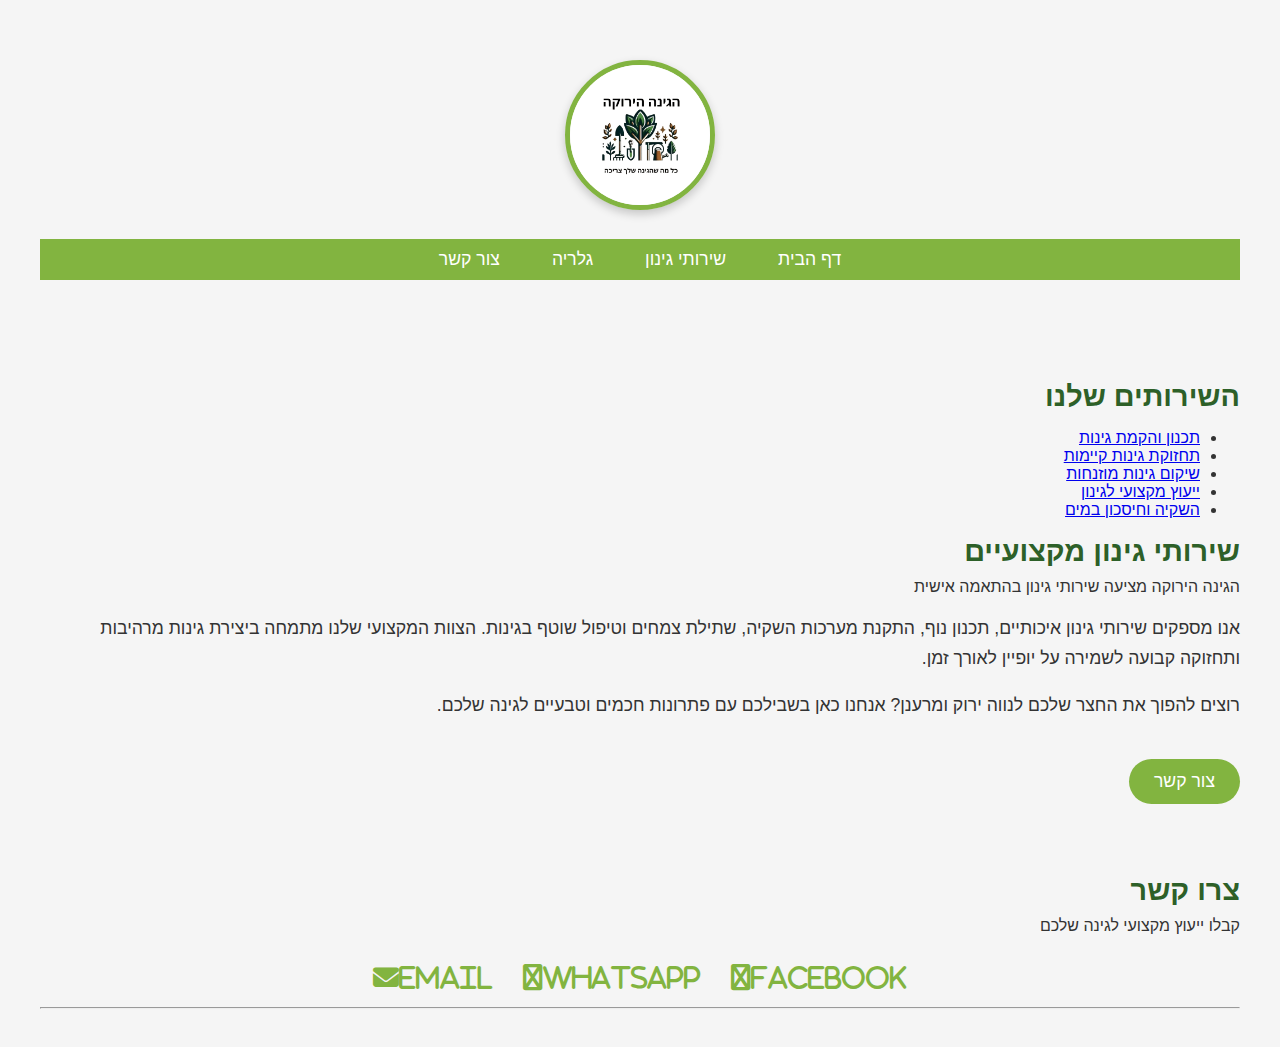
==== left-sidebar.html @ fa4cffbd "Update left-sidebar.html" ====
<!DOCTYPE HTML>
<html lang="he" dir="rtl">
<head>
    <!-- FontAwesome Icons CDN -->
<link rel="stylesheet" href="https://cdnjs.cloudflare.com/ajax/libs/font-awesome/6.5.0/css/all.min.css">
    <meta charset="utf-8">
    <meta name="viewport" content="width=device-width, initial-scale=1">
    <title>שירותי גינון - הגינה הירוקה</title>
    <meta name="description" content="שירותי גינון מקצועיים ושיקום גינות">
    <meta name="keywords" content="גינון, צמחים, עיצוב גינות, שירותי גינון">
    
    <!-- קבצי CSS -->
    <link rel="stylesheet" href="style.css">
    <link rel="stylesheet" href="skel.css">
    
    <!-- קבצי JavaScript -->
    <script src="jquery.min.js"></script>
    <script src="jquery.dropotron.min.js"></script>
    <script src="skel.min.js"></script>
    <script src="skel-layers.min.js"></script>
    <script src="init.js"></script>
    
    <style>
        body {
            direction: rtl;
            text-align: right;
            font-family: Arial, sans-serif;
        }
    </style>
</head>
<body>
    <div class="wrapper style1">
        <div id="header">
            <div class="container">
                <!-- לוגו -->
                <h1 id="logo">
                    <a href="index.html">
                        <img src="logo.jpg" alt="הגינה הירוקה">
                    </a>
                </h1>
                <!-- ניווט -->
                <nav id="nav">
                    <ul>
                        <li><a href="index.html">דף הבית</a></li>
                        <li class="active"><a href="left-sidebar.html">שירותי גינון</a></li>
                        <li><a href="right-sidebar.html">גלריה</a></li>
                        <li><a href="no-sidebar.html">צור קשר</a></li>
                    </ul>
                </nav>
            </div>
        </div>
    </div>

    <div id="main" class="wrapper style4">
        <div class="container">
            <div class="row">
                <!-- סרגל צד -->
                <div id="sidebar" class="4u">
                    <section>
                        <header class="major">
                            <h2>השירותים שלנו</h2>
                        </header>
                        <ul class="default">
                            <li><a href="#">תכנון והקמת גינות</a></li>
                            <li><a href="#">תחזוקת גינות קיימות</a></li>
                            <li><a href="#">שיקום גינות מוזנחות</a></li>
                            <li><a href="#">ייעוץ מקצועי לגינון</a></li>
                            <li><a href="#">השקיה וחיסכון במים</a></li>
                        </ul>
                    </section>
                </div>

                <!-- תוכן -->
                <div id="content" class="8u skel-cell-important">
                    <section>
                        <header class="major">
                            <h2>שירותי גינון מקצועיים</h2>
                            <span class="byline">הגינה הירוקה מציעה שירותי גינון בהתאמה אישית</span>
                        </header>
                        <p>
                            אנו מספקים שירותי גינון איכותיים, תכנון נוף, התקנת מערכות השקיה, שתילת צמחים וטיפול שוטף בגינות.
                            הצוות המקצועי שלנו מתמחה ביצירת גינות מרהיבות ותחזוקה קבועה לשמירה על יופיין לאורך זמן.
                        </p>
                        <p>
                            רוצים להפוך את החצר שלכם לנווה ירוק ומרענן? אנחנו כאן בשבילכם עם פתרונות חכמים וטבעיים לגינה שלכם.
                        </p>
                        <a href="no-sidebar.html" class="button">צור קשר</a>
                    </section>
                </div>
            </div>
        </div>
    </div>

    <!-- תחתית -->
    <div id="footer">
        <section class="container">
            <header class="major">
                <h2>צרו קשר</h2>
                <span class="byline">קבלו ייעוץ מקצועי לגינה שלכם</span>
            </header>
            <ul class="icons">
                <li><a href="#" class="fa fa-facebook"><span>Facebook</span></a></li>
                <li><a href="#" class="fa fa-whatsapp"><span>WhatsApp</span></a></li>
                <li><a href="#" class="fa fa-envelope"><span>Email</span></a></li>
            </ul>
            <hr>
        </section>
    </div>
</body>
</html>
---- style.css ----
/* =====================================
   הגינה הירוקה - עיצוב מודרני ומרשים
   ===================================== */

@import url("https://fonts.googleapis.com/css2?family=Varela+Round&display=swap");

/* בסיס כללי */
body {
  direction: rtl;
  text-align: center;
  font-family: 'Varela Round', sans-serif;
  background-color: #f5f5f5;
  color: #333;
  margin: 0;
  padding: 0;
}

.container {
  max-width: 1200px;
  margin: 0 auto;
  padding: 30px 20px;
}

/* לוגו עגול */
#logo {
  display: flex;
  justify-content: center;
  align-items: center;
  margin-top: 30px;
  margin-bottom: 20px;
}

#logo img {
  width: 140px;
  height: 140px;
  border-radius: 50%;
  border: 5px solid #82b440;
  object-fit: cover;
  box-shadow: 0 4px 10px rgba(0,0,0,0.2);
}

/* כותרת עליונה */
h1, h2, h3 {
  margin: 10px 0;
  color: #2d6028;
}

h1 {
  font-size: 2.4em;
}

h2 {
  font-size: 1.8em;
}

p {
  font-size: 1.1em;
  line-height: 1.7em;
}

/* תפריט ניווט */
nav {
  background-color: #82b440;
  padding: 10px 0;
  margin-bottom: 30px;
}

nav ul {
  list-style: none;
  display: flex;
  justify-content: center;
  padding: 0;
  margin: 0;
  flex-wrap: wrap;
  gap: 20px;
}

nav li a {
  text-decoration: none;
  color: white;
  font-size: 1.1em;
  padding: 8px 16px;
  border-radius: 20px;
  transition: background-color 0.3s ease;
}

nav li a:hover {
  background-color: #6a9a2f;
}

/* אייקונים */
ul.icons {
  list-style: none;
  display: flex;
  justify-content: center;
  padding: 0;
  margin-top: 30px;
  gap: 30px;
}

ul.icons li a {
  font-size: 26px;
  color: #82b440;
  transition: color 0.3s ease;
  text-decoration: none;
}

ul.icons li a:hover {
  color: #2d6028;
}

/* כפתור ראשי */
.button {
  display: inline-block;
  background-color: #82b440;
  color: white;
  padding: 12px 25px;
  border-radius: 30px;
  font-size: 1.1em;
  text-decoration: none;
  margin-top: 20px;
  transition: background-color 0.3s ease;
}

.button:hover {
  background-color: #6a9a2f;
}

/* פוטר */
footer {
  background-color: #2d6028;
  color: white;
  padding: 30px 20px;
  margin-top: 50px;
  text-align: center;
}

footer p {
  margin: 0;
  font-size: 0.9em;
  opacity: 0.7;
}

/* תמונות כלליות */
img {
  max-width: 100%;
  height: auto;
  border-radius: 10px;
  box-shadow: 0 2px 6px rgba(0,0,0,0.1);
}

/* התאמה לנייד */
@media (max-width: 768px) {
  nav ul {
    flex-direction: column;
    gap: 10px;
  }

  #logo img {
    width: 100px;
    height: 100px;
  }

  h1 {
    font-size: 2em;
  }

  h2 {
    font-size: 1.5em;
  }

  .button {
    font-size: 1em;
    padding: 10px 20px;
  }
}
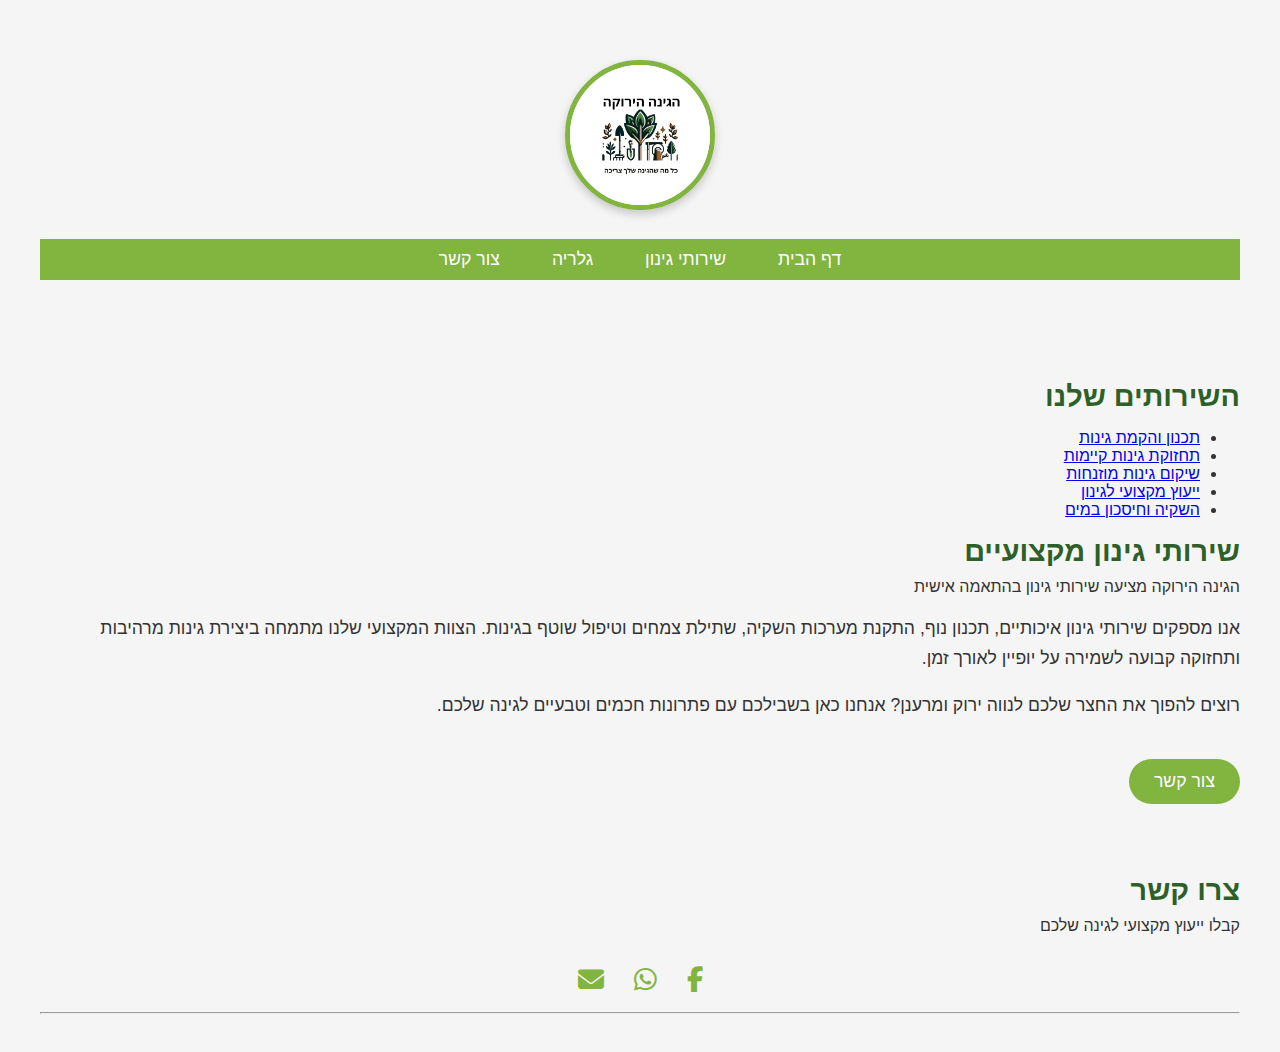
==== commit 8bd2c77a: "Update left-sidebar.html" ====
--- a/left-sidebar.html
+++ b/left-sidebar.html
@@ -98,11 +98,24 @@
                 <h2>צרו קשר</h2>
                 <span class="byline">קבלו ייעוץ מקצועי לגינה שלכם</span>
             </header>
-            <ul class="icons">
-                <li><a href="#" class="fa fa-facebook"><span>Facebook</span></a></li>
-                <li><a href="#" class="fa fa-whatsapp"><span>WhatsApp</span></a></li>
-                <li><a href="#" class="fa fa-envelope"><span>Email</span></a></li>
-            </ul>
+             <ul class="icons">
+  <li>
+    <a href="https://www.facebook.com/profile.php?id=61561220525391" target="_blank">
+      <i class="fab fa-facebook-f"></i>
+    </a>
+  </li>
+  <li>
+    <a href="https://wa.me/972546698931" target="_blank">
+      <i class="fab fa-whatsapp"></i>
+    </a>
+  </li>
+  <li>
+    <a href="mailto:jonysolomon1986@gmail.com">
+      <i class="fas fa-envelope"></i>
+    </a>
+  </li>
+</ul>
+
             <hr>
         </section>
     </div>
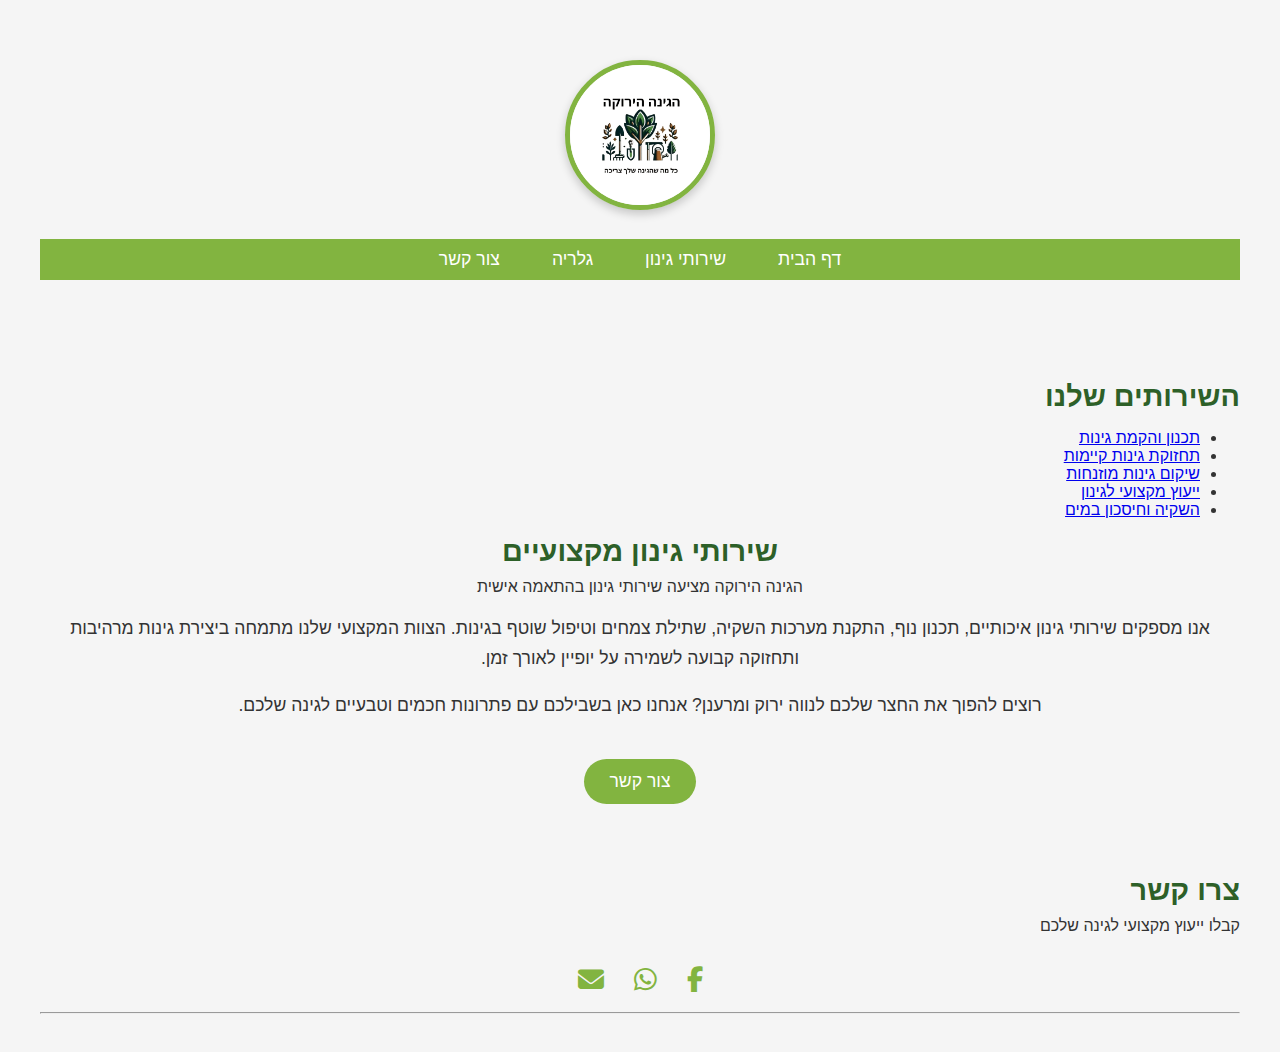
==== commit 409de8e7: "Update left-sidebar.html" ====
--- a/left-sidebar.html
+++ b/left-sidebar.html
@@ -31,7 +31,7 @@
 <body>
     <div class="wrapper style1">
         <div id="header">
-            <div class="container">
+            <section class="container centered">
                 <!-- לוגו -->
                 <h1 id="logo">
                     <a href="index.html">
@@ -52,7 +52,7 @@
     </div>
 
     <div id="main" class="wrapper style4">
-        <div class="container">
+        <section class="container centered">
             <div class="row">
                 <!-- סרגל צד -->
                 <div id="sidebar" class="4u">
@@ -93,7 +93,7 @@
 
     <!-- תחתית -->
     <div id="footer">
-        <section class="container">
+        <section class="container centered">
             <header class="major">
                 <h2>צרו קשר</h2>
                 <span class="byline">קבלו ייעוץ מקצועי לגינה שלכם</span>
--- a/style.css
+++ b/style.css
@@ -19,6 +19,19 @@
   max-width: 1200px;
   margin: 0 auto;
   padding: 30px 20px;
+}
+
+/* מרכז את התוכן בדפים */
+#content {
+  text-align: center;
+}
+
+#content h2,
+#content p,
+#content ul,
+#content .button {
+  margin-left: auto;
+  margin-right: auto;
 }
 
 /* לוגו עגול */
@@ -149,6 +162,30 @@
   box-shadow: 0 2px 6px rgba(0,0,0,0.1);
 }
 
+/* גלריה מודרנית ומעודכנת */
+.gallery-carousel {
+  display: grid;
+  grid-template-columns: repeat(auto-fit, minmax(280px, 1fr));
+  gap: 20px;
+  padding: 30px 0;
+  direction: rtl;
+}
+
+.gallery-carousel img {
+  width: 100%;
+  height: auto;
+  aspect-ratio: 4 / 3;
+  object-fit: cover;
+  border-radius: 12px;
+  box-shadow: 0 4px 10px rgba(0,0,0,0.15);
+  transition: transform 0.3s ease-in-out;
+}
+
+.gallery-carousel img:hover {
+  transform: scale(1.03);
+}
+
+
 /* התאמה לנייד */
 @media (max-width: 768px) {
   nav ul {
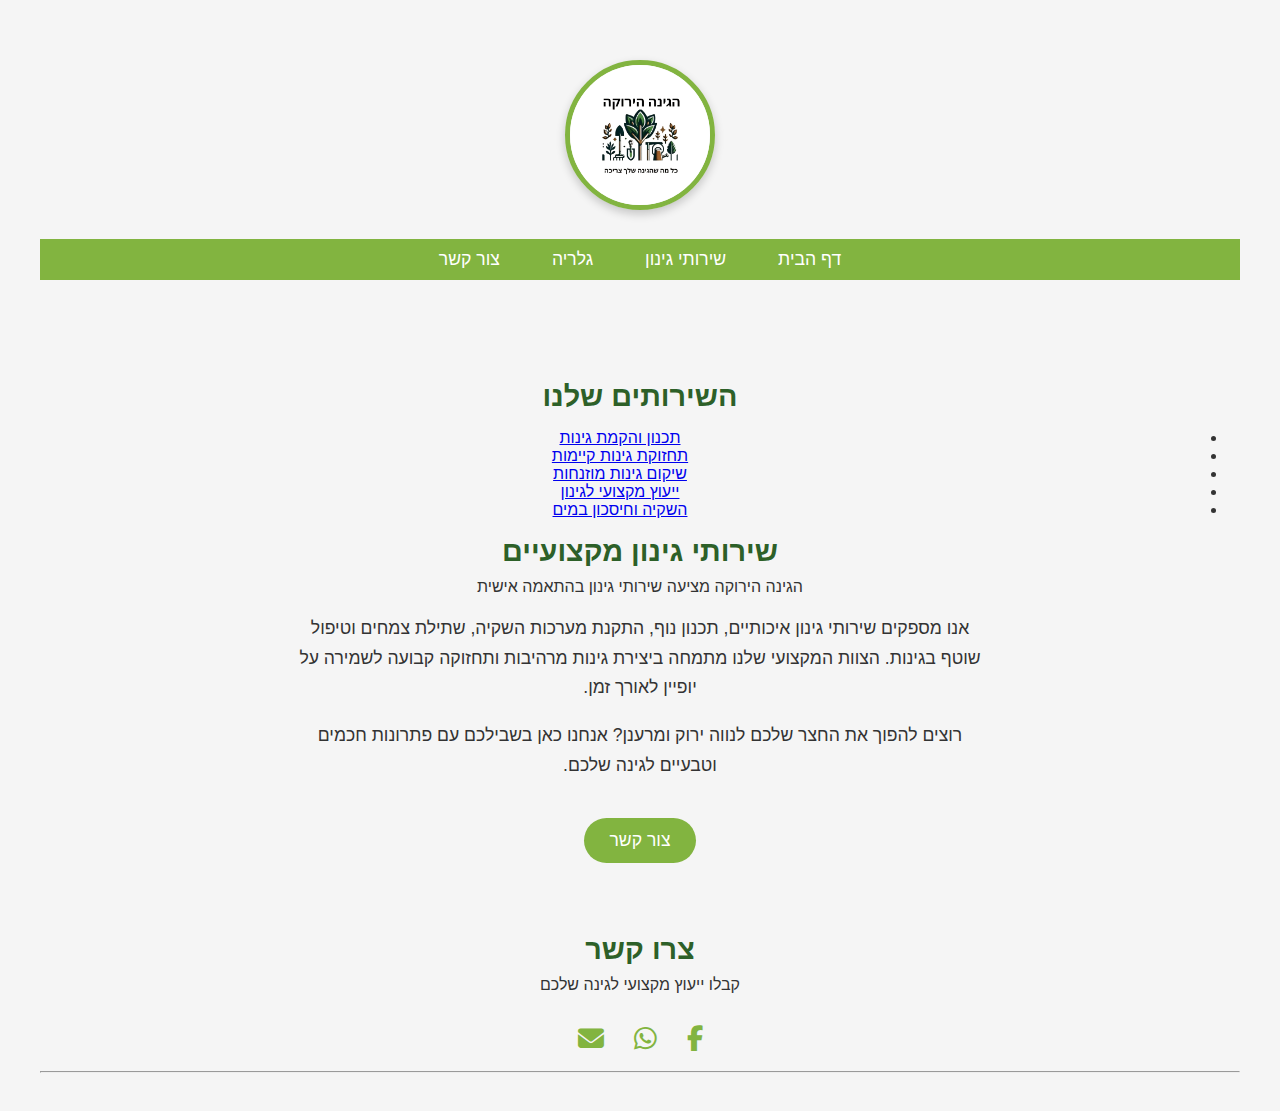
==== commit 2137c524: "Update left-sidebar.html" ====
--- a/left-sidebar.html
+++ b/left-sidebar.html
@@ -2,7 +2,7 @@
 <html lang="he" dir="rtl">
 <head>
     <!-- FontAwesome Icons CDN -->
-<link rel="stylesheet" href="https://cdnjs.cloudflare.com/ajax/libs/font-awesome/6.5.0/css/all.min.css">
+    <link rel="stylesheet" href="https://cdnjs.cloudflare.com/ajax/libs/font-awesome/6.5.0/css/all.min.css">
     <meta charset="utf-8">
     <meta name="viewport" content="width=device-width, initial-scale=1">
     <title>שירותי גינון - הגינה הירוקה</title>
@@ -19,12 +19,18 @@
     <script src="skel.min.js"></script>
     <script src="skel-layers.min.js"></script>
     <script src="init.js"></script>
-    
+
     <style>
         body {
             direction: rtl;
             text-align: right;
             font-family: Arial, sans-serif;
+        }
+
+        .center-box {
+            max-width: 700px;
+            margin: 0 auto;
+            text-align: center;
         }
     </style>
 </head>
@@ -47,7 +53,7 @@
                         <li><a href="no-sidebar.html">צור קשר</a></li>
                     </ul>
                 </nav>
-            </div>
+            </section>
         </div>
     </div>
 
@@ -72,7 +78,7 @@
 
                 <!-- תוכן -->
                 <div id="content" class="8u skel-cell-important">
-                    <section>
+                    <section class="center-box">
                         <header class="major">
                             <h2>שירותי גינון מקצועיים</h2>
                             <span class="byline">הגינה הירוקה מציעה שירותי גינון בהתאמה אישית</span>
@@ -88,7 +94,7 @@
                     </section>
                 </div>
             </div>
-        </div>
+        </section>
     </div>
 
     <!-- תחתית -->
@@ -98,27 +104,15 @@
                 <h2>צרו קשר</h2>
                 <span class="byline">קבלו ייעוץ מקצועי לגינה שלכם</span>
             </header>
-             <ul class="icons">
-  <li>
-    <a href="https://www.facebook.com/profile.php?id=61561220525391" target="_blank">
-      <i class="fab fa-facebook-f"></i>
-    </a>
-  </li>
-  <li>
-    <a href="https://wa.me/972546698931" target="_blank">
-      <i class="fab fa-whatsapp"></i>
-    </a>
-  </li>
-  <li>
-    <a href="mailto:jonysolomon1986@gmail.com">
-      <i class="fas fa-envelope"></i>
-    </a>
-  </li>
-</ul>
-
+            <ul class="icons">
+                <li><a href="https://www.facebook.com/profile.php?id=61561220525391" target="_blank"><i class="fab fa-facebook-f"></i></a></li>
+                <li><a href="https://wa.me/972546698931" target="_blank"><i class="fab fa-whatsapp"></i></a></li>
+                <li><a href="mailto:jonysolomon1986@gmail.com"><i class="fas fa-envelope"></i></a></li>
+            </ul>
             <hr>
         </section>
     </div>
 </body>
 </html>
 
+
--- a/style.css
+++ b/style.css
@@ -21,9 +21,21 @@
   padding: 30px 20px;
 }
 
+.center-box {
+  max-width: 700px;
+  margin: 0 auto;
+  text-align: center;
+}
+
 /* מרכז את התוכן בדפים */
-#content {
-  text-align: center;
+.container,
+.wrapper,
+section {
+  text-align: center;
+}
+
+p {
+  text-align: inherit;
 }
 
 #content h2,
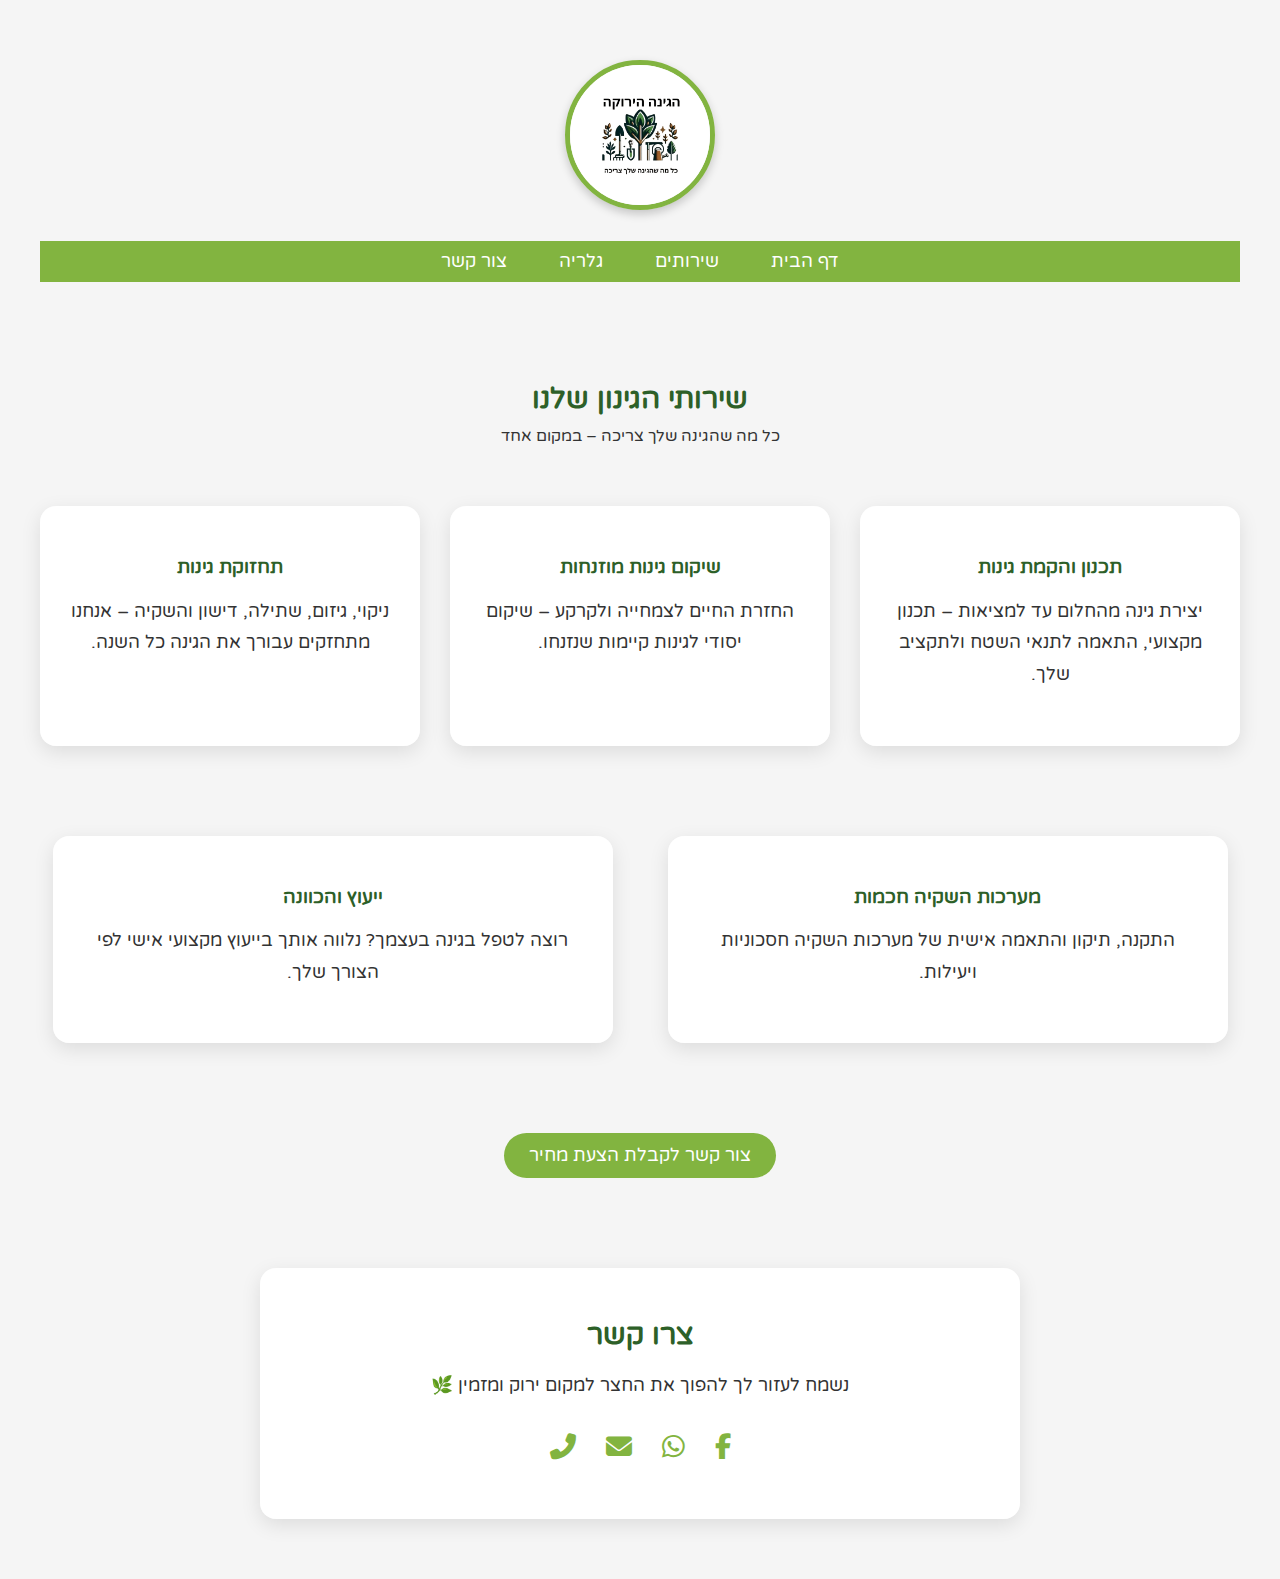
==== commit 649ade71: "Update left-sidebar.html" ====
--- a/left-sidebar.html
+++ b/left-sidebar.html
@@ -1,118 +1,97 @@
 <!DOCTYPE HTML>
 <html lang="he" dir="rtl">
 <head>
-    <!-- FontAwesome Icons CDN -->
+    <!-- אייקונים -->
     <link rel="stylesheet" href="https://cdnjs.cloudflare.com/ajax/libs/font-awesome/6.5.0/css/all.min.css">
     <meta charset="utf-8">
     <meta name="viewport" content="width=device-width, initial-scale=1">
     <title>שירותי גינון - הגינה הירוקה</title>
     <meta name="description" content="שירותי גינון מקצועיים ושיקום גינות">
     <meta name="keywords" content="גינון, צמחים, עיצוב גינות, שירותי גינון">
-    
-    <!-- קבצי CSS -->
+
+    <!-- CSS -->
     <link rel="stylesheet" href="style.css">
     <link rel="stylesheet" href="skel.css">
-    
-    <!-- קבצי JavaScript -->
-    <script src="jquery.min.js"></script>
-    <script src="jquery.dropotron.min.js"></script>
-    <script src="skel.min.js"></script>
-    <script src="skel-layers.min.js"></script>
-    <script src="init.js"></script>
 
-    <style>
-        body {
-            direction: rtl;
-            text-align: right;
-            font-family: Arial, sans-serif;
-        }
-
-        .center-box {
-            max-width: 700px;
-            margin: 0 auto;
-            text-align: center;
-        }
-    </style>
+    <!-- JS -->
+    <script src="https://code.jquery.com/jquery-3.6.0.min.js"></script> 
 </head>
 <body>
-    <div class="wrapper style1">
-        <div id="header">
-            <section class="container centered">
-                <!-- לוגו -->
-                <h1 id="logo">
-                    <a href="index.html">
-                        <img src="logo.jpg" alt="הגינה הירוקה">
-                    </a>
-                </h1>
-                <!-- ניווט -->
-                <nav id="nav">
-                    <ul>
-                        <li><a href="index.html">דף הבית</a></li>
-                        <li class="active"><a href="left-sidebar.html">שירותי גינון</a></li>
-                        <li><a href="right-sidebar.html">גלריה</a></li>
-                        <li><a href="no-sidebar.html">צור קשר</a></li>
-                    </ul>
-                </nav>
-            </section>
+
+<!-- כותרת וניווט -->
+<div class="wrapper style1">
+    <div id="header">
+        <div class="container">
+            <h1 id="logo">
+                <a href="index.html">
+                    <img src="https://the-green-garden.github.io/haginahayeruka/logo.jpg" alt="הגינה הירוקה">
+                </a>
+            </h1>
+            <nav id="nav">
+                <ul>
+                    <li><a href="index.html">דף הבית</a></li>
+                    <li class="active"><a href="left-sidebar.html">שירותים</a></li>
+                    <li><a href="right-sidebar.html">גלריה</a></li>
+                    <li><a href="no-sidebar.html">צור קשר</a></li>
+                </ul>
+            </nav>
         </div>
     </div>
+</div>
 
-    <div id="main" class="wrapper style4">
-        <section class="container centered">
-            <div class="row">
-                <!-- סרגל צד -->
-                <div id="sidebar" class="4u">
-                    <section>
-                        <header class="major">
-                            <h2>השירותים שלנו</h2>
-                        </header>
-                        <ul class="default">
-                            <li><a href="#">תכנון והקמת גינות</a></li>
-                            <li><a href="#">תחזוקת גינות קיימות</a></li>
-                            <li><a href="#">שיקום גינות מוזנחות</a></li>
-                            <li><a href="#">ייעוץ מקצועי לגינון</a></li>
-                            <li><a href="#">השקיה וחיסכון במים</a></li>
-                        </ul>
-                    </section>
-                </div>
+<!-- אזור תוכן -->
+<div class="wrapper style2">
+    <section class="container">
+        <header class="major">
+            <h2>שירותי הגינון שלנו</h2>
+            <span class="byline">כל מה שהגינה שלך צריכה – במקום אחד</span>
+        </header>
 
-                <!-- תוכן -->
-                <div id="content" class="8u skel-cell-important">
-                    <section class="center-box">
-                        <header class="major">
-                            <h2>שירותי גינון מקצועיים</h2>
-                            <span class="byline">הגינה הירוקה מציעה שירותי גינון בהתאמה אישית</span>
-                        </header>
-                        <p>
-                            אנו מספקים שירותי גינון איכותיים, תכנון נוף, התקנת מערכות השקיה, שתילת צמחים וטיפול שוטף בגינות.
-                            הצוות המקצועי שלנו מתמחה ביצירת גינות מרהיבות ותחזוקה קבועה לשמירה על יופיין לאורך זמן.
-                        </p>
-                        <p>
-                            רוצים להפוך את החצר שלכם לנווה ירוק ומרענן? אנחנו כאן בשבילכם עם פתרונות חכמים וטבעיים לגינה שלכם.
-                        </p>
-                        <a href="no-sidebar.html" class="button">צור קשר</a>
-                    </section>
-                </div>
+        <div class="text-box-row">
+            <div class="text-box">
+                <h3>תכנון והקמת גינות</h3>
+                <p>יצירת גינה מהחלום עד למציאות – תכנון מקצועי, התאמה לתנאי השטח ולתקציב שלך.</p>
             </div>
-        </section>
-    </div>
+            <div class="text-box">
+                <h3>שיקום גינות מוזנחות</h3>
+                <p>החזרת החיים לצמחייה ולקרקע – שיקום יסודי לגינות קיימות שנזנחו.</p>
+            </div>
+            <div class="text-box">
+                <h3>תחזוקת גינות</h3>
+                <p>ניקוי, גיזום, שתילה, דישון והשקיה – אנחנו מתחזקים עבורך את הגינה כל השנה.</p>
+            </div>
+            <div class="text-box">
+                <h3>מערכות השקיה חכמות</h3>
+                <p>התקנה, תיקון והתאמה אישית של מערכות השקיה חסכוניות ויעילות.</p>
+            </div>
+            <div class="text-box">
+                <h3>ייעוץ והכוונה</h3>
+                <p>רוצה לטפל בגינה בעצמך? נלווה אותך בייעוץ מקצועי אישי לפי הצורך שלך.</p>
+            </div>
+        </div>
 
-    <!-- תחתית -->
-    <div id="footer">
-        <section class="container centered">
-            <header class="major">
-                <h2>צרו קשר</h2>
-                <span class="byline">קבלו ייעוץ מקצועי לגינה שלכם</span>
-            </header>
+        <div style="margin-top: 40px;">
+            <a href="no-sidebar.html" class="button">צור קשר לקבלת הצעת מחיר</a>
+        </div>
+    </section>
+</div>
+
+<!-- תחתית -->
+<div id="footer">
+    <section class="container">
+        <div class="text-box">
+            <h2>צרו קשר</h2>
+            <p>נשמח לעזור לך להפוך את החצר למקום ירוק ומזמין 🌿</p>
             <ul class="icons">
                 <li><a href="https://www.facebook.com/profile.php?id=61561220525391" target="_blank"><i class="fab fa-facebook-f"></i></a></li>
                 <li><a href="https://wa.me/972546698931" target="_blank"><i class="fab fa-whatsapp"></i></a></li>
                 <li><a href="mailto:jonysolomon1986@gmail.com"><i class="fas fa-envelope"></i></a></li>
+                <li><a href="tel:0534372319"><i class="fas fa-phone-alt"></i></a></li>
             </ul>
-            <hr>
-        </section>
-    </div>
+        </div>
+    </section>
+</div>
+
 </body>
 </html>
 
-
--- a/style.css
+++ b/style.css
@@ -1,3 +1,4 @@
+
 /* =====================================
    הגינה הירוקה - עיצוב מודרני ומרשים
    ===================================== */
@@ -174,29 +175,96 @@
   box-shadow: 0 2px 6px rgba(0,0,0,0.1);
 }
 
-/* גלריה מודרנית ומעודכנת */
-.gallery-carousel {
+/* גלריה */
+.gallery-grid {
   display: grid;
-  grid-template-columns: repeat(auto-fit, minmax(280px, 1fr));
+  grid-template-columns: repeat(auto-fit, minmax(250px, 1fr));
   gap: 20px;
   padding: 30px 0;
   direction: rtl;
 }
 
-.gallery-carousel img {
+.gallery-grid img {
   width: 100%;
   height: auto;
   aspect-ratio: 4 / 3;
   object-fit: cover;
   border-radius: 12px;
-  box-shadow: 0 4px 10px rgba(0,0,0,0.15);
+  box-shadow: 0 4px 10px rgba(0, 0, 0, 0.15);
   transition: transform 0.3s ease-in-out;
 }
 
-.gallery-carousel img:hover {
+.gallery-grid img:hover {
   transform: scale(1.03);
 }
 
+/* באנר */
+.hero-center {
+  display: flex;
+  justify-content: center;
+  align-items: center;
+  padding: 60px 20px;
+  background-color: #f5f5f5;
+}
+
+.hero-wrapper {
+  max-width: 600px;
+  text-align: center;
+  padding: 40px 30px;
+  background-color: #ffffffee;
+  border-radius: 16px;
+  box-shadow: 0 6px 20px rgba(0, 0, 0, 0.1);
+}
+
+.hero-wrapper h2 {
+  font-size: 2.2rem;
+  color: #2d6028;
+  margin-bottom: 20px;
+}
+
+.hero-wrapper p {
+  font-size: 1.2rem;
+  line-height: 1.8;
+  margin-bottom: 15px;
+  color: #333;
+}
+
+/* תיבות טקסט */
+.text-box {
+  background-color: #ffffffee;
+  border-radius: 16px;
+  box-shadow: 0 6px 20px rgba(0, 0, 0, 0.1);
+  padding: 40px 30px;
+  margin: 30px auto;
+  max-width: 700px;
+  text-align: center;
+}
+
+.text-box h2, .text-box h3 {
+  color: #2d6028;
+  margin-bottom: 15px;
+}
+
+.text-box p {
+  color: #333;
+  font-size: 1.1rem;
+  line-height: 1.8;
+  margin-bottom: 15px;
+}
+
+/* תיבות טקסט בשורה אחת */
+.text-box-row {
+  display: flex;
+  flex-wrap: wrap;
+  justify-content: center;
+  gap: 30px;
+  margin-top: 30px;
+}
+
+.text-box-row .text-box {
+  flex: 1 1 300px;
+  max-width: 500px;
+}
 
 /* התאמה לנייד */
 @media (max-width: 768px) {
@@ -222,4 +290,16 @@
     font-size: 1em;
     padding: 10px 20px;
   }
-}
+
+  .hero-wrapper {
+    padding: 30px 20px;
+  }
+
+  .text-box {
+    padding: 30px 20px;
+  }
+}
+
+
+
+
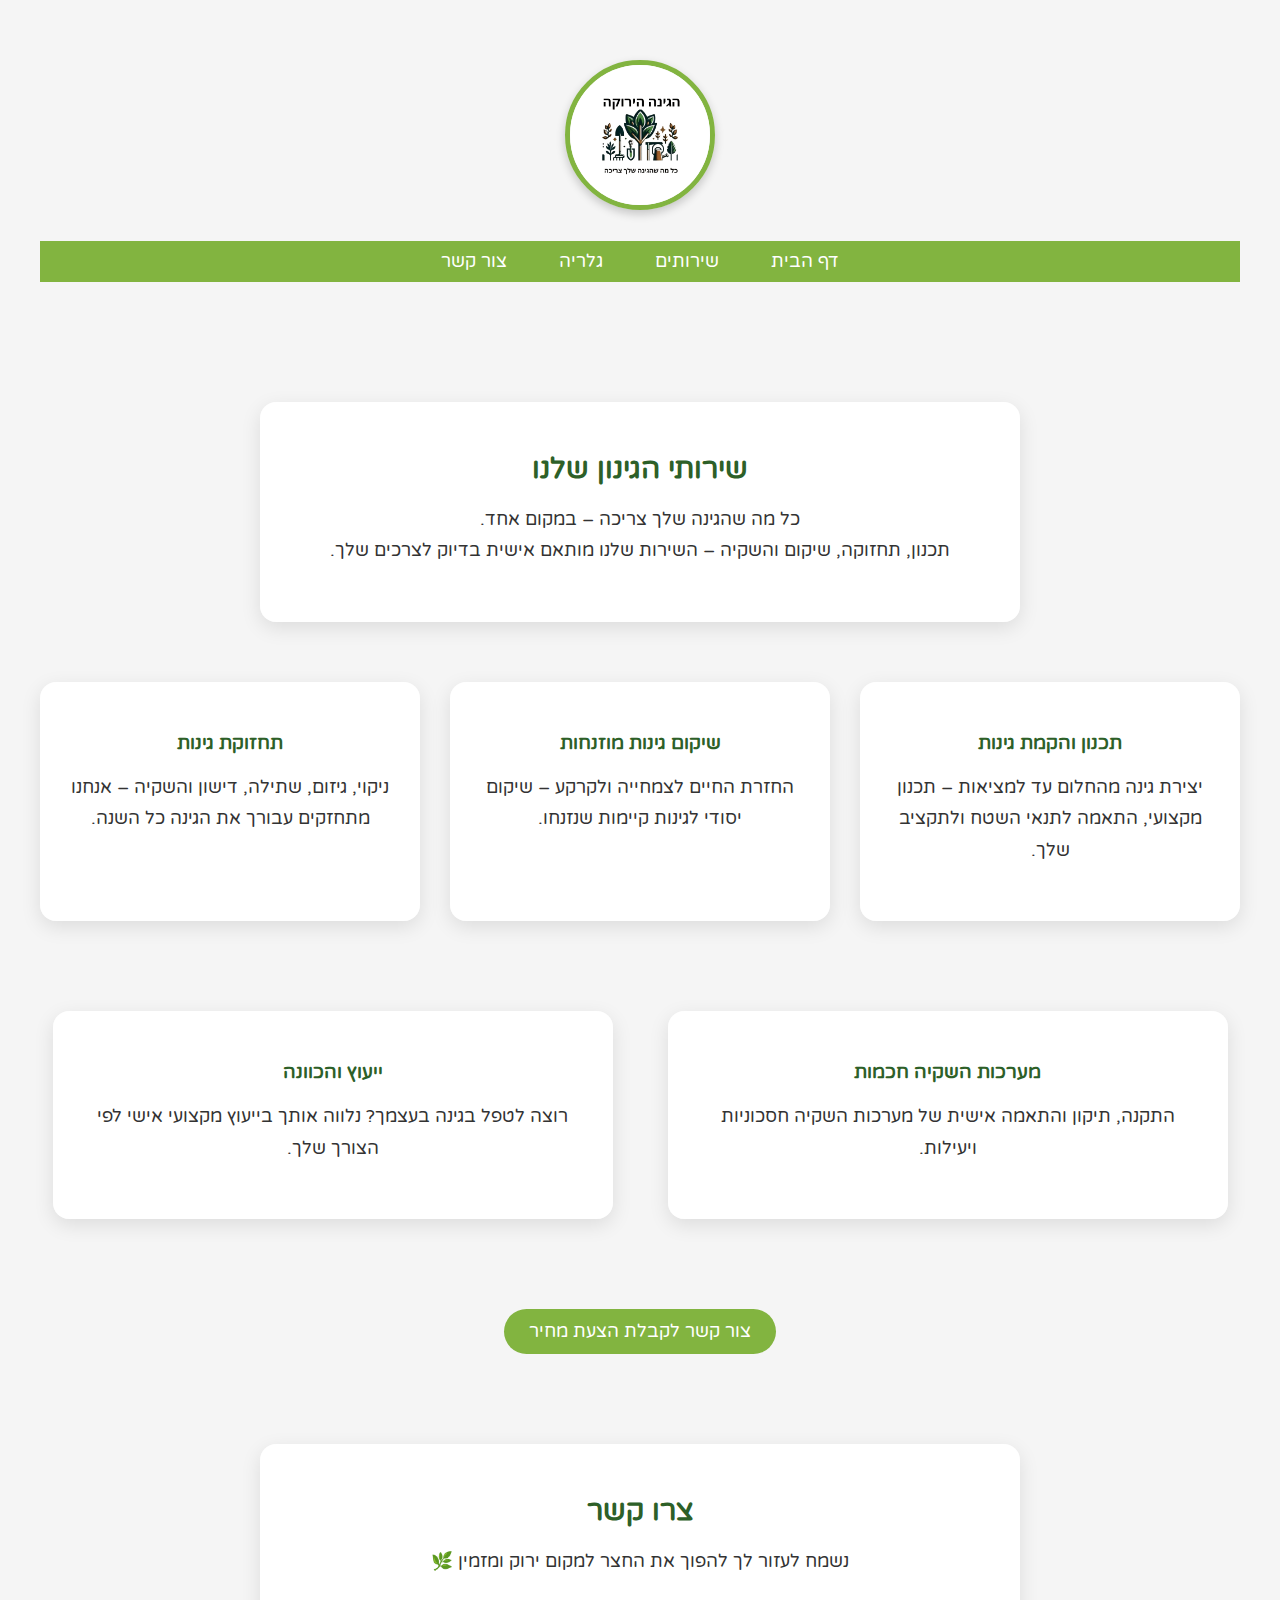
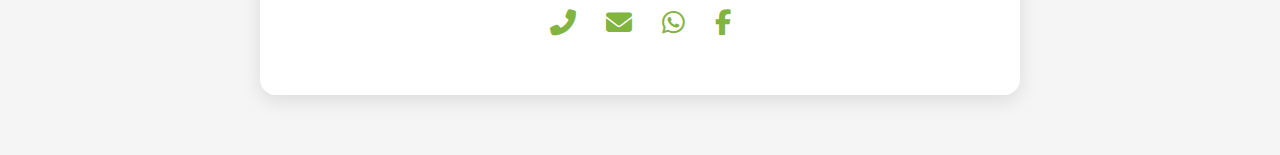
==== commit e782abde: "Update left-sidebar.html" ====
--- a/left-sidebar.html
+++ b/left-sidebar.html
@@ -42,10 +42,14 @@
 <!-- אזור תוכן -->
 <div class="wrapper style2">
     <section class="container">
-        <header class="major">
-            <h2>שירותי הגינון שלנו</h2>
-            <span class="byline">כל מה שהגינה שלך צריכה – במקום אחד</span>
-        </header>
+        <div class="text-box center-box">
+    <h2>שירותי הגינון שלנו</h2>
+    <p>
+        כל מה שהגינה שלך צריכה – במקום אחד.<br>
+        תכנון, תחזוקה, שיקום והשקיה – השירות שלנו מותאם אישית בדיוק לצרכים שלך.
+    </p>
+</div>
+
 
         <div class="text-box-row">
             <div class="text-box">
